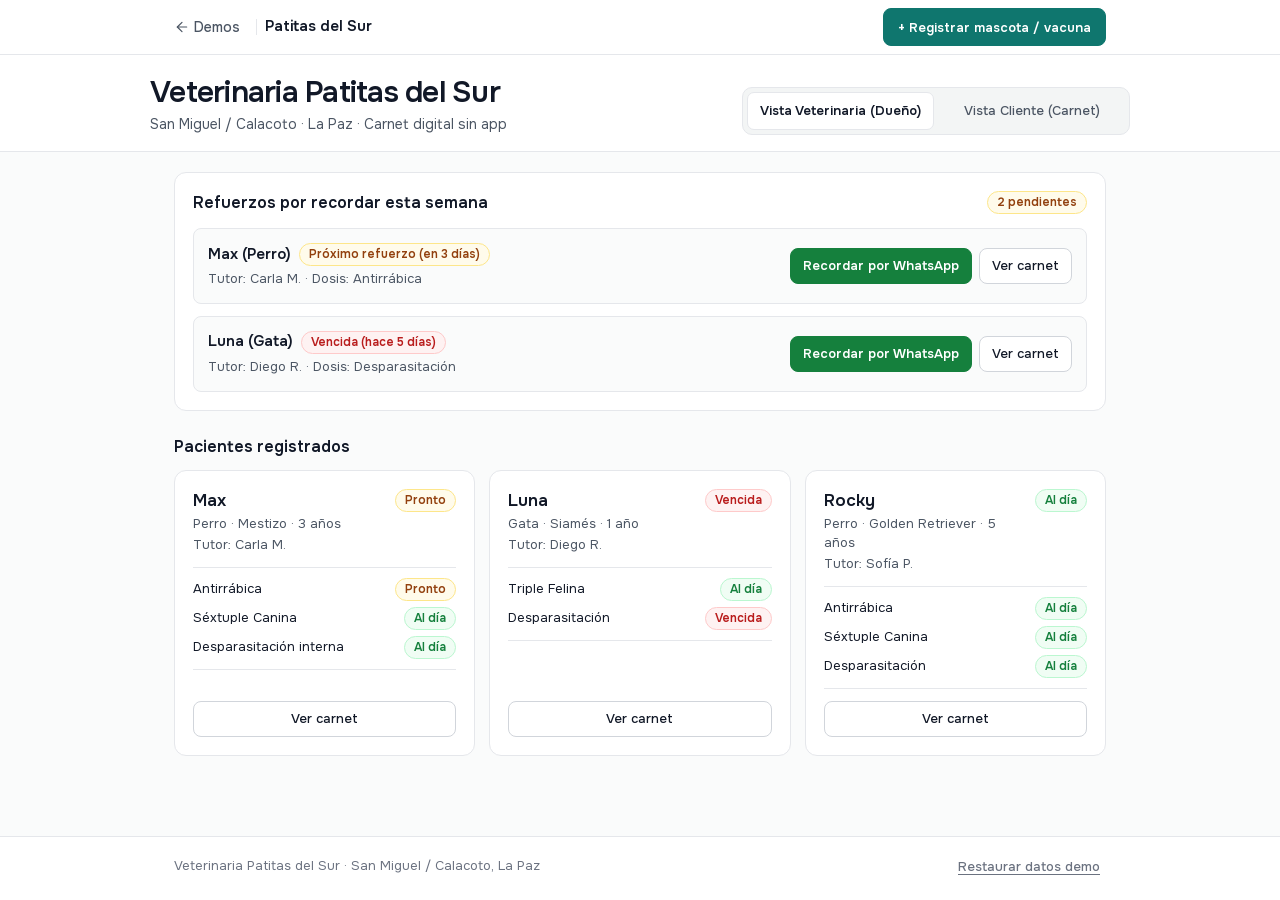
==== demos/carnet-veterinaria/index.html @ 591fb908 "dia de un caminante...." ====
<!doctype html>
<html lang="es">
<head>
  <meta charset="utf-8">
  <meta name="viewport" content="width=device-width, initial-scale=1.0, viewport-fit=cover">
  <meta name="theme-color" content="#FAFBFB">
  <title>Veterinaria Patitas del Sur — Carnet Digital de Vacunas</title>
  <meta name="description" content="Historial digital de vacunas y recordatorios de refuerzo por WhatsApp para Veterinaria Patitas del Sur en San Miguel / Calacoto, La Paz.">
  <link rel="icon" type="image/svg+xml" href="../../assets/icons/favicon.svg">
  <link rel="stylesheet" href="./styles.css">
</head>
<body>
  <a href="#vet-workspace" class="skip-link visually-hidden">Ir al contenido principal</a>

  <header class="topbar">
    <div class="container topbar__inner">
      <div class="topbar__left">
        <a href="../../" class="back-link">
          <svg width="16" height="16" viewBox="0 0 24 24" fill="none" stroke="currentColor" stroke-width="1.8" stroke-linecap="round" stroke-linejoin="round" aria-hidden="true">
            <path d="M19 12H5"/><path d="m12 19-7-7 7-7"/>
          </svg>
          Demos
        </a>
        <span class="topbar__divider" aria-hidden="true"></span>
        <span class="topbar__brand">Patitas del Sur</span>
      </div>
      <button type="button" class="topbar__cta" id="open-register-btn">+ Registrar mascota / vacuna</button>
    </div>
  </header>

  <section class="clinic-header">
    <div class="container clinic-header__grid">
      <div>
        <h1 class="clinic-title">Veterinaria Patitas del Sur</h1>
        <p class="clinic-meta">San Miguel / Calacoto · La Paz · Carnet digital sin app</p>
      </div>
      <div class="mode-switch" role="group" aria-label="Cambiar vista">
        <button type="button" class="mode-switch__btn" data-switch-view="vet" aria-pressed="true">Vista Veterinaria (Dueño)</button>
        <button type="button" class="mode-switch__btn" data-switch-view="cliente" aria-pressed="false">Vista Cliente (Carnet)</button>
      </div>
    </div>
  </section>

  <main id="vet-workspace" class="vet-main" tabindex="-1">
    <div class="container">
      <!-- VISTA VETERINARIA -->
      <section class="view-panel" id="view-vet">
        <div class="reminders-box">
          <div class="reminders-head">
            <h2 class="section-heading" style="margin:0;">Refuerzos por recordar esta semana</h2>
            <span class="status-badge status-badge--pronto tabular" id="reminders-count">2 pendientes</span>
          </div>
          <div class="reminders-list" id="reminders-list"></div>
        </div>

        <h2 class="section-heading">Pacientes registrados</h2>
        <div class="patients-grid" id="patients-grid"></div>
      </section>

      <!-- VISTA CLIENTE -->
      <section class="view-panel" id="view-cliente" hidden>
        <div class="carnet-shell">
          <div class="pet-chips" id="pet-chips"></div>
          <div id="carnet-content" class="carnet-shell"></div>
        </div>
      </section>
    </div>
  </main>

  <footer class="vet-footer">
    <div class="container vet-footer__inner">
      <span>Veterinaria Patitas del Sur · San Miguel / Calacoto, La Paz</span>
      <button type="button" class="reset-link" id="reset-demo-btn">Restaurar datos demo</button>
    </div>
  </footer>

  <!-- Modal: Registrar Mascota o Vacuna -->
  <dialog class="sheet" id="register-dialog" closedby="any" aria-labelledby="register-title">
    <div class="sheet__handle" aria-hidden="true"></div>
    <div class="sheet__header">
      <h2 class="sheet__title" id="register-title">Registrar vacuna o mascota</h2>
      <button type="button" class="sheet__close" data-close-dialog aria-label="Cerrar">
        <svg width="18" height="18" viewBox="0 0 24 24" fill="none" stroke="currentColor" stroke-width="1.8" stroke-linecap="round" stroke-linejoin="round" aria-hidden="true">
          <path d="M18 6 6 18"/><path d="m6 6 12 12"/>
        </svg>
      </button>
    </div>
    <div class="sheet__body">
      <form class="form-stack" id="register-form">
        <div class="field">
          <label for="reg-mode">Acción</label>
          <select id="reg-mode" name="mode">
            <option value="existing">Agregar dosis a mascota existente</option>
            <option value="new-pet">Registrar nueva mascota con primera dosis</option>
          </select>
        </div>

        <div id="existing-pet-fields" class="field">
          <label for="reg-pet-id">Mascota</label>
          <select id="reg-pet-id" name="petId"></select>
        </div>

        <div id="new-pet-fields" class="form-stack" hidden>
          <div class="form-grid-2">
            <div class="field">
              <label for="reg-pet-name">Nombre de mascota</label>
              <input id="reg-pet-name" name="petName" type="text" placeholder="Ej. Toby">
            </div>
            <div class="field">
              <label for="reg-species">Especie</label>
              <select id="reg-species" name="species">
                <option value="Perro">Perro</option>
                <option value="Gato">Gato</option>
              </select>
            </div>
          </div>
          <div class="form-grid-2">
            <div class="field">
              <label for="reg-breed">Raza</label>
              <input id="reg-breed" name="breed" type="text" placeholder="Ej. Mestizo">
            </div>
            <div class="field">
              <label for="reg-age">Edad y peso</label>
              <input id="reg-age" name="age" type="text" placeholder="Ej. 2 años">
            </div>
          </div>
          <div class="form-grid-2">
            <div class="field">
              <label for="reg-tutor">Tutor</label>
              <input id="reg-tutor" name="tutor" type="text" placeholder="Ej. Patricia G.">
            </div>
            <div class="field">
              <label for="reg-phone">WhatsApp (+591)</label>
              <input id="reg-phone" name="phone" type="tel" inputmode="tel" placeholder="75233556">
            </div>
          </div>
        </div>

        <div class="field">
          <label for="reg-vaccine">Vacuna o desparasitación *</label>
          <input id="reg-vaccine" name="vaccine" type="text" required placeholder="Ej. Antirrábica / Desparasitación">
        </div>

        <div class="form-grid-2">
          <div class="field">
            <label for="reg-next">Próximo refuerzo</label>
            <input id="reg-next" name="nextDue" type="text" placeholder="Ej. 20 Nov 2027">
          </div>
          <div class="field">
            <label for="reg-status">Estado</label>
            <select id="reg-status" name="status">
              <option value="al-dia">Al día</option>
              <option value="pronto">Próximo refuerzo</option>
              <option value="vencida">Vencida</option>
            </select>
          </div>
        </div>
      </form>
    </div>
    <div class="sheet__footer">
      <button type="submit" form="register-form" class="btn btn--primary btn--full">Guardar en el carnet</button>
    </div>
  </dialog>

  <!-- Modal: Dirección y Horarios -->
  <dialog class="sheet" id="info-dialog" closedby="any" aria-labelledby="info-title">
    <div class="sheet__handle" aria-hidden="true"></div>
    <div class="sheet__header">
      <h2 class="sheet__title" id="info-title">Dirección y horarios</h2>
      <button type="button" class="sheet__close" data-close-dialog aria-label="Cerrar">
        <svg width="18" height="18" viewBox="0 0 24 24" fill="none" stroke="currentColor" stroke-width="1.8" stroke-linecap="round" stroke-linejoin="round" aria-hidden="true">
          <path d="M18 6 6 18"/><path d="m6 6 12 12"/>
        </svg>
      </button>
    </div>
    <div class="sheet__body">
      <div class="info-list">
        <div><strong>Ubicación</strong>Av. Montenegro, San Miguel / Calacoto — La Paz, Bolivia</div>
        <div><strong>Horario de atención</strong>Lunes a Sábado: 09:00 a 19:30 · Emergencias coordinadas por WhatsApp</div>
        <div><strong>Servicios</strong>Vacunación, desparasitación, consultas clínicas y control preventivo</div>
      </div>
    </div>
    <div class="sheet__footer">
      <button type="button" class="btn btn--secondary btn--full" data-close-dialog>Cerrar</button>
    </div>
  </dialog>

  <div class="toast-region" role="region" aria-label="Notificaciones">
    <div id="toast" class="toast" popover="manual">
      <span id="toast-msg"></span>
      <button type="button" class="toast__close" popovertarget="toast" popovertargetaction="hide" aria-label="Cerrar aviso">
        <svg width="12" height="12" viewBox="0 0 24 24" fill="none" stroke="currentColor" stroke-width="2.2" stroke-linecap="round" stroke-linejoin="round" aria-hidden="true">
          <path d="M18 6 6 18"/><path d="m6 6 12 12"/>
        </svg>
      </button>
    </div>
    <div id="toast-live" class="visually-hidden" aria-live="polite"></div>
  </div>

  <script src="./app.js" defer></script>
</body>
</html>
---- demos/carnet-veterinaria/styles.css ----
/* Veterinaria Patitas del Sur — Carnet Digital de Vacunas */
@font-face {
  font-family: "Onest";
  font-style: normal;
  font-weight: 400 700;
  font-display: swap;
  src: url("../../assets/fonts/onest-latin-ext.woff2") format("woff2");
  unicode-range: U+0100-02BA, U+02BD-02C5, U+02C7-02CC, U+02CE-02D7, U+02DD-02FF, U+0304, U+0308, U+0329, U+1D00-1DBF, U+1E00-1E9F, U+1EF2-1EFF, U+2020, U+20A0-20AB, U+20AD-20C4, U+2113, U+2C60-2C7F, U+A720-A7FF;
}

@font-face {
  font-family: "Onest";
  font-style: normal;
  font-weight: 400 700;
  font-display: swap;
  src: url("../../assets/fonts/onest-latin.woff2") format("woff2");
  unicode-range: U+0000-00FF, U+0131, U+0152-0153, U+02BB-02BC, U+02C6, U+02DA, U+02DC, U+0304, U+0308, U+0329, U+2000-206F, U+20AC, U+2122, U+2191, U+2193, U+2212, U+2215, U+FEFF, U+FFFD;
}

:root {
  --bg-page: #FAFBFB;
  --bg-surface: #FFFFFF;
  --bg-subtle: #F3F5F5;

  --text-primary: #111827;
  --text-secondary: #4B5563;
  --text-muted: #6B7280;

  --border-subtle: #E5E7EB;
  --border-strong: #D1D5DB;

  --accent: #0F766E;
  --accent-hover: #115E59;
  --accent-fg: #FFFFFF;
  --accent-soft: #F0FDFA;
  --accent-soft-text: #0F766E;
  --accent-soft-border: #99F6E4;

  --ok-bg: #F0FDF4;
  --ok-text: #15803D;
  --ok-border: #BBF7D0;

  --soon-bg: #FFFBEB;
  --soon-text: #92400E;
  --soon-border: #FDE68A;

  --due-bg: #FEF2F2;
  --due-text: #B91C1C;
  --due-border: #FECACA;

  --radius-sm: 8px;
  --radius-md: 12px;
  --radius-lg: 16px;
  --radius-pill: 9999px;

  --ease-out: cubic-bezier(0.23, 1, 0.32, 1);
  --ease-drawer: cubic-bezier(0.32, 0.72, 0, 1);
  --duration-fast: 150ms;
  --duration-sheet: 210ms;

  --container-max: 980px;
}

*, *::before, *::after { box-sizing: border-box; }

html {
  -webkit-tap-highlight-color: transparent;
  -webkit-text-size-adjust: 100%;
  accent-color: var(--accent);
  scrollbar-color: var(--border-strong) transparent;
}

::selection { background: var(--accent); color: var(--accent-fg); }

body {
  margin: 0;
  min-block-size: 100dvh;
  display: flex;
  flex-direction: column;
  background-color: var(--bg-page);
  color: var(--text-primary);
  font-family: "Onest", ui-sans-serif, system-ui, -apple-system, BlinkMacSystemFont, "Segoe UI", sans-serif;
  font-size: 1rem;
  line-height: 1.45;
  -webkit-font-smoothing: antialiased;
  overscroll-behavior-y: none;
}

h1, h2, h3, p, ul, ol, fieldset { margin: 0; }
fieldset { border: 0; padding: 0; }
button, a, input, select { font-family: inherit; }
button, a { touch-action: manipulation; }
svg { display: block; }
.tabular { font-variant-numeric: tabular-nums; }

.visually-hidden:where(:not(:focus-within, :active)) {
  position: absolute !important;
  clip-path: inset(50%) !important;
  overflow: hidden !important;
  inline-size: 1px !important;
  block-size: 1px !important;
  margin: -1px !important;
  padding: 0 !important;
  border: 0 !important;
  white-space: nowrap !important;
}

.skip-link:focus-visible {
  position: fixed;
  inset-block-start: 0.75rem;
  inset-inline-start: 0.75rem;
  z-index: 60;
  padding: 0.625rem 1rem;
  border-radius: var(--radius-sm);
  background: var(--text-primary);
  color: #FFFFFF;
  font-size: 0.875rem;
  font-weight: 500;
  text-decoration: none;
}

.container {
  inline-size: 100%;
  max-inline-size: var(--container-max);
  margin-inline: auto;
  padding-inline: max(1rem, env(safe-area-inset-left)) max(1rem, env(safe-area-inset-right));
}

@media (min-width: 640px) {
  .container {
    padding-inline: max(1.5rem, env(safe-area-inset-left)) max(1.5rem, env(safe-area-inset-right));
  }
}

/* Top bar */
.topbar {
  position: sticky;
  inset-block-start: 0;
  z-index: 20;
  background-color: rgba(255, 255, 255, 0.96);
  backdrop-filter: blur(8px);
  border-block-end: 1px solid var(--border-subtle);
}

.topbar__inner {
  display: flex;
  align-items: center;
  justify-content: space-between;
  gap: 0.75rem;
  min-block-size: 54px;
}

.topbar__left {
  display: flex;
  align-items: center;
  gap: 0.5rem;
  min-inline-size: 0;
}

.back-link {
  display: inline-flex;
  align-items: center;
  gap: 0.25rem;
  min-block-size: 38px;
  padding-inline: 0.5rem;
  margin-inline-start: -0.5rem;
  border-radius: var(--radius-sm);
  color: var(--text-secondary);
  font-size: 0.875rem;
  font-weight: 500;
  text-decoration: none;
  white-space: nowrap;
  user-select: none;
  transition: background-color var(--duration-fast) var(--ease-out), color var(--duration-fast) var(--ease-out), transform var(--duration-fast) var(--ease-out);
}

.topbar__divider {
  inline-size: 1px;
  block-size: 1rem;
  background-color: var(--border-subtle);
  flex-shrink: 0;
}

.topbar__brand {
  font-size: 0.9375rem;
  font-weight: 600;
  color: var(--text-primary);
  white-space: nowrap;
  overflow: hidden;
  text-overflow: ellipsis;
}

.topbar__cta {
  display: inline-flex;
  align-items: center;
  gap: 0.375rem;
  min-block-size: 38px;
  padding-inline: 0.875rem;
  border: 1px solid var(--accent);
  border-radius: var(--radius-sm);
  background-color: var(--accent);
  color: var(--accent-fg);
  font-size: 0.8125rem;
  font-weight: 600;
  cursor: pointer;
  white-space: nowrap;
  user-select: none;
  transition: background-color var(--duration-fast) var(--ease-out), transform var(--duration-fast) var(--ease-out);
}

.topbar__cta[hidden] { display: none; }

@media (hover: hover) and (pointer: fine) {
  .back-link:hover { background-color: var(--bg-subtle); color: var(--text-primary); }
  .topbar__cta:hover { background-color: var(--accent-hover); }
}
.back-link:active, .topbar__cta:active { transform: scale(0.97); }
.back-link:focus-visible, .topbar__cta:focus-visible { outline: 2px solid var(--accent); outline-offset: 2px; }

/* Clinic Header & Mode Switch */
.clinic-header {
  padding: 1.25rem 1rem 1rem;
  border-block-end: 1px solid var(--border-subtle);
  background-color: var(--bg-surface);
}

.clinic-header .container {
  padding-inline: 0;
}

.clinic-header__grid {
  display: flex;
  flex-direction: column;
  gap: 1rem;
}

@media (min-width: 768px) {
  .clinic-header__grid {
    flex-direction: row;
    align-items: flex-end;
    justify-content: space-between;
  }
}

.clinic-title {
  font-size: clamp(1.375rem, 1.8vw + 0.85rem, 1.875rem);
  font-weight: 600;
  line-height: 1.18;
  letter-spacing: -0.025em;
}

.clinic-meta {
  font-size: 0.875rem;
  color: var(--text-secondary);
  margin-block-start: 0.25rem;
}

.mode-switch {
  display: grid;
  grid-template-columns: 1fr 1fr;
  gap: 0.25rem;
  padding: 0.25rem;
  border: 1px solid var(--border-subtle);
  border-radius: 10px;
  background-color: var(--bg-subtle);
  inline-size: 100%;
}

@media (min-width: 768px) {
  .mode-switch { inline-size: auto; min-inline-size: 360px; }
}

.mode-switch__btn {
  min-block-size: 38px;
  padding-inline: 0.75rem;
  border: 1px solid transparent;
  border-radius: 7px;
  background: transparent;
  color: var(--text-secondary);
  font-size: 0.8125rem;
  font-weight: 500;
  cursor: pointer;
  user-select: none;
  white-space: nowrap;
  transition: background-color var(--duration-fast) var(--ease-out), color var(--duration-fast) var(--ease-out), transform var(--duration-fast) var(--ease-out);
}

.mode-switch__btn[aria-pressed="true"] {
  background-color: var(--bg-surface);
  border-color: var(--border-subtle);
  color: var(--text-primary);
  font-weight: 600;
}

.mode-switch__btn:active { transform: scale(0.98); }
.mode-switch__btn:focus-visible { outline: 2px solid var(--accent); outline-offset: 1px; }

/* Main */
.vet-main {
  flex: 1 0 auto;
  padding-block: 1.25rem 3.5rem;
}

.view-panel[hidden] { display: none; }

.section-heading {
  font-size: 1rem;
  font-weight: 600;
  color: var(--text-primary);
  margin-block-end: 0.75rem;
}

/* Priority Reminders Block */
.reminders-box {
  padding: 1.125rem;
  border: 1px solid var(--border-subtle);
  border-radius: var(--radius-md);
  background-color: var(--bg-surface);
  margin-block-end: 1.5rem;
}

.reminders-head {
  display: flex;
  align-items: center;
  justify-content: space-between;
  gap: 0.75rem;
  margin-block-end: 0.875rem;
}

.reminders-list {
  display: flex;
  flex-direction: column;
  gap: 0.75rem;
}

.reminder-item {
  display: flex;
  flex-direction: column;
  gap: 0.625rem;
  padding: 0.875rem;
  border: 1px solid var(--border-subtle);
  border-radius: var(--radius-sm);
  background-color: var(--bg-page);
}

@media (min-width: 680px) {
  .reminder-item {
    flex-direction: row;
    align-items: center;
    justify-content: space-between;
  }
}

.reminder-info {
  display: flex;
  flex-direction: column;
  gap: 0.25rem;
}

.reminder-title {
  font-size: 0.9375rem;
  font-weight: 600;
  display: flex;
  flex-wrap: wrap;
  align-items: center;
  gap: 0.5rem;
}

.reminder-sub {
  font-size: 0.8125rem;
  color: var(--text-secondary);
}

.reminder-actions {
  display: flex;
  flex-wrap: wrap;
  gap: 0.4375rem;
  flex-shrink: 0;
}

/* Badges */
.status-badge {
  display: inline-flex;
  align-items: center;
  gap: 0.3125rem;
  padding: 0.1875rem 0.5625rem;
  border-radius: var(--radius-pill);
  font-size: 0.75rem;
  font-weight: 600;
  line-height: 1.25;
  white-space: nowrap;
}

.status-badge--al-dia {
  background-color: var(--ok-bg);
  color: var(--ok-text);
  border: 1px solid var(--ok-border);
}

.status-badge--pronto {
  background-color: var(--soon-bg);
  color: var(--soon-text);
  border: 1px solid var(--soon-border);
}

.status-badge--vencida {
  background-color: var(--due-bg);
  color: var(--due-text);
  border: 1px solid var(--due-border);
}

/* Patients Grid */
.patients-grid {
  display: grid;
  grid-template-columns: 1fr;
  gap: 0.875rem;
}

@media (min-width: 760px) {
  .patients-grid {
    grid-template-columns: repeat(3, minmax(0, 1fr));
  }
}

.patient-card {
  display: flex;
  flex-direction: column;
  gap: 0.75rem;
  padding: 1.125rem;
  border: 1px solid var(--border-subtle);
  border-radius: var(--radius-md);
  background-color: var(--bg-surface);
}

.patient-card__head {
  display: flex;
  align-items: flex-start;
  justify-content: space-between;
  gap: 0.5rem;
}

.patient-name {
  font-size: 1.0625rem;
  font-weight: 600;
}

.patient-meta {
  font-size: 0.8125rem;
  color: var(--text-secondary);
  margin-block-start: 0.125rem;
}

.patient-doses {
  display: flex;
  flex-direction: column;
  gap: 0.375rem;
  padding-block: 0.625rem;
  border-block: 1px solid var(--border-subtle);
  font-size: 0.8125rem;
}

.dose-mini {
  display: flex;
  align-items: center;
  justify-content: space-between;
  gap: 0.5rem;
}

.patient-card__actions {
  margin-block-start: auto;
  display: flex;
  gap: 0.5rem;
}

/* Buttons */
.btn {
  display: inline-flex;
  align-items: center;
  justify-content: center;
  gap: 0.4375rem;
  min-block-size: 42px;
  padding-inline: 0.875rem;
  border-radius: var(--radius-sm);
  font-size: 0.875rem;
  font-weight: 600;
  line-height: 1;
  text-decoration: none;
  cursor: pointer;
  user-select: none;
  transition: background-color var(--duration-fast) var(--ease-out), border-color var(--duration-fast) var(--ease-out), color var(--duration-fast) var(--ease-out), transform var(--duration-fast) var(--ease-out);
}

.btn--sm { min-block-size: 36px; padding-inline: 0.75rem; font-size: 0.8125rem; }
.btn--full { inline-size: 100%; }
.btn--primary { background-color: var(--accent); border: 1px solid var(--accent); color: var(--accent-fg); }
.btn--wa { background-color: #15803D; border: 1px solid #15803D; color: #FFFFFF; }
.btn--secondary { background-color: var(--bg-surface); border: 1px solid var(--border-strong); color: var(--text-primary); font-weight: 500; }
.btn--ghost { background-color: transparent; border: 1px solid var(--border-subtle); color: var(--text-secondary); font-weight: 500; }

@media (hover: hover) and (pointer: fine) {
  .btn--primary:hover { background-color: var(--accent-hover); }
  .btn--wa:hover { background-color: #166534; }
  .btn--secondary:hover, .btn--ghost:hover { background-color: var(--bg-subtle); color: var(--text-primary); }
}
.btn:active { transform: scale(0.98); }
.btn:focus-visible { outline: 2px solid var(--accent); outline-offset: 2px; }

/* Vista Cliente (Carnet Digital) */
.carnet-shell {
  max-inline-size: 680px;
  margin-inline: auto;
  display: flex;
  flex-direction: column;
  gap: 1rem;
}

.pet-chips {
  display: flex;
  flex-wrap: wrap;
  align-items: center;
  gap: 0.5rem;
}

.pet-chips__label {
  font-size: 0.8125rem;
  color: var(--text-muted);
}

.chip-btn {
  min-block-size: 36px;
  padding-inline: 0.875rem;
  border: 1px solid var(--border-subtle);
  border-radius: var(--radius-pill);
  background-color: var(--bg-surface);
  color: var(--text-secondary);
  font-size: 0.8125rem;
  font-weight: 600;
  cursor: pointer;
  user-select: none;
  transition: background-color var(--duration-fast) var(--ease-out), border-color var(--duration-fast) var(--ease-out), color var(--duration-fast) var(--ease-out), transform var(--duration-fast) var(--ease-out);
}

.chip-btn[aria-pressed="true"] {
  background-color: var(--accent);
  border-color: var(--accent);
  color: var(--accent-fg);
}

.chip-btn:active { transform: scale(0.96); }

/* Pet ID Card */
.pet-id-card {
  padding: 1.25rem;
  border: 1px solid var(--border-subtle);
  border-radius: var(--radius-lg);
  background-color: var(--bg-surface);
  display: grid;
  grid-template-columns: 1fr auto;
  gap: 1rem;
  align-items: center;
}

@media (min-width: 640px) {
  .pet-id-card { padding: 1.5rem; }
}

.pet-id-card__title {
  font-size: 1.375rem;
  font-weight: 600;
  letter-spacing: -0.02em;
}

.pet-id-card__sub {
  font-size: 0.875rem;
  color: var(--text-secondary);
  margin-block-start: 0.1875rem;
}

.pet-specs {
  display: flex;
  flex-wrap: wrap;
  gap: 0.5rem 1.25rem;
  margin-block-start: 0.875rem;
  padding-block-start: 0.75rem;
  border-block-start: 1px solid var(--border-subtle);
}

.pet-spec {
  display: flex;
  flex-direction: column;
}

.pet-spec__label { font-size: 0.75rem; color: var(--text-muted); }
.pet-spec__val { font-size: 0.875rem; font-weight: 600; font-variant-numeric: tabular-nums; }

.pet-qr-box {
  padding: 0.5rem;
  border: 1px solid var(--border-subtle);
  border-radius: var(--radius-sm);
  background-color: #FFFFFF;
  display: flex;
  flex-direction: column;
  align-items: center;
  gap: 0.25rem;
}

.pet-qr-code {
  font-size: 0.6875rem;
  font-weight: 600;
  color: var(--text-muted);
  font-variant-numeric: tabular-nums;
}

/* Vaccine Timeline */
.timeline-card {
  padding: 1.25rem;
  border: 1px solid var(--border-subtle);
  border-radius: var(--radius-md);
  background-color: var(--bg-surface);
  display: flex;
  flex-direction: column;
  gap: 1rem;
}

.vaccine-list {
  list-style: none;
  padding: 0;
  display: flex;
  flex-direction: column;
  gap: 0.75rem;
}

.vaccine-row {
  display: flex;
  flex-direction: column;
  gap: 0.375rem;
  padding: 0.875rem;
  border: 1px solid var(--border-subtle);
  border-radius: var(--radius-sm);
  background-color: var(--bg-page);
}

.vaccine-row__top {
  display: flex;
  align-items: center;
  justify-content: space-between;
  gap: 0.5rem;
}

.vaccine-name { font-size: 0.9375rem; font-weight: 600; }

.vaccine-dates {
  display: flex;
  flex-wrap: wrap;
  gap: 0.5rem 1.25rem;
  font-size: 0.8125rem;
  color: var(--text-secondary);
  font-variant-numeric: tabular-nums;
}

.carnet-actions {
  display: grid;
  grid-template-columns: 1fr;
  gap: 0.5rem;
}

@media (min-width: 480px) {
  .carnet-actions { grid-template-columns: 1fr 1fr; }
}

/* Footer */
.vet-footer {
  padding-block: 1.25rem max(1.5rem, env(safe-area-inset-bottom));
  border-block-start: 1px solid var(--border-subtle);
  background-color: var(--bg-surface);
}

.vet-footer__inner {
  display: flex;
  flex-wrap: wrap;
  align-items: center;
  justify-content: space-between;
  gap: 0.75rem 1rem;
  font-size: 0.8125rem;
  color: var(--text-muted);
}

.reset-link {
  border: 0;
  background: transparent;
  color: var(--text-muted);
  font-size: 0.8125rem;
  font-weight: 500;
  text-decoration: underline;
  text-underline-offset: 3px;
  cursor: pointer;
}

/* Native <dialog> */
dialog.sheet {
  padding: 0;
  border: 1px solid var(--border-subtle);
  background-color: var(--bg-surface);
  color: var(--text-primary);
  max-inline-size: none;
  max-block-size: 92dvh;
  inline-size: 100%;
  margin: auto 0 0 0;
  border-radius: var(--radius-lg) var(--radius-lg) 0 0;
  border-block-end: 0;
  opacity: 0;
  overflow: hidden;
  transition-property: opacity, transform, display, overlay;
  transition-duration: var(--duration-sheet);
  transition-timing-function: var(--ease-drawer);
  transition-behavior: allow-discrete;
}

@media (prefers-reduced-motion: no-preference) {
  dialog.sheet { transform: translateY(28px); }
}

dialog.sheet:modal { overscroll-behavior: contain; }
dialog.sheet::backdrop {
  overflow: hidden;
  overscroll-behavior: contain;
  background-color: rgba(17, 24, 39, 0);
  transition-property: background-color, display, overlay;
  transition-duration: var(--duration-sheet);
  transition-timing-function: var(--ease-out);
  transition-behavior: allow-discrete;
}

dialog.sheet[open]:where(:not([data-closing])) {
  display: flex;
  flex-direction: column;
  opacity: 1;
  @starting-style { opacity: 0; }
  @media (prefers-reduced-motion: no-preference) {
    transform: translateY(0);
    @starting-style { transform: translateY(28px); }
  }
}

dialog.sheet[open]:where(:not([data-closing]))::backdrop {
  background-color: rgba(17, 24, 39, 0.42);
  @starting-style { background-color: rgba(17, 24, 39, 0); }
}

@media (min-width: 640px) {
  dialog.sheet {
    margin: auto;
    inline-size: calc(100% - 2rem);
    max-inline-size: 520px;
    border-radius: var(--radius-lg);
    border-block-end: 1px solid var(--border-subtle);
  }
  @media (prefers-reduced-motion: no-preference) {
    dialog.sheet { transform: scale(0.96); }
    dialog.sheet[open]:where(:not([data-closing])) {
      transform: scale(1);
      @starting-style { transform: scale(0.96); }
    }
  }
}

.sheet__handle {
  inline-size: 2.25rem;
  block-size: 4px;
  border-radius: var(--radius-pill);
  background-color: var(--border-strong);
  margin: 0.625rem auto 0;
}
@media (min-width: 640px) { .sheet__handle { display: none; } }

.sheet__header {
  display: flex;
  align-items: center;
  justify-content: space-between;
  padding: 0.875rem 1.25rem;
  border-block-end: 1px solid var(--border-subtle);
}

.sheet__title { font-size: 1.0625rem; font-weight: 600; }

.sheet__close {
  display: inline-flex;
  align-items: center;
  justify-content: center;
  inline-size: 36px;
  block-size: 36px;
  border: 1px solid var(--border-subtle);
  border-radius: var(--radius-sm);
  background: var(--bg-surface);
  color: var(--text-secondary);
  cursor: pointer;
}

.sheet__body { overflow-y: auto; overscroll-behavior: contain; padding: 1.125rem 1.25rem; }
.sheet__footer { padding: 0.875rem 1.25rem max(0.875rem, env(safe-area-inset-bottom)); border-block-start: 1px solid var(--border-subtle); }

.form-stack { display: flex; flex-direction: column; gap: 0.875rem; }
.form-grid-2 { display: grid; grid-template-columns: 1fr; gap: 0.75rem; }
@media (min-width: 480px) { .form-grid-2 { grid-template-columns: 1fr 1fr; } }

.field { display: flex; flex-direction: column; gap: 0.25rem; }
.field label { font-size: 0.8125rem; font-weight: 500; color: var(--text-secondary); }
.field input, .field select {
  min-block-size: 44px;
  padding-inline: 0.75rem;
  border: 1px solid var(--border-strong);
  border-radius: var(--radius-sm);
  background-color: var(--bg-surface);
  color: var(--text-primary);
  font-size: max(1rem, 1em);
}
.field input:focus, .field select:focus { outline: 2px solid var(--accent); outline-offset: 1px; }

.info-list {
  display: flex;
  flex-direction: column;
  gap: 0.75rem;
  font-size: 0.875rem;
  color: var(--text-secondary);
}

.info-list strong { color: var(--text-primary); display: block; margin-block-end: 0.125rem; }

/* Toast */
.toast-region { position: fixed; inset-block-start: max(4rem, env(safe-area-inset-top)); inset-inline: 0; z-index: 50; pointer-events: none; }
.toast {
  pointer-events: auto;
  margin: 0;
  inset: auto;
  position: fixed;
  inset-block-start: max(4rem, env(safe-area-inset-top));
  inset-inline-start: 50%;
  transform: translateX(-50%) translateY(-8px);
  display: inline-flex;
  align-items: center;
  gap: 0.625rem;
  max-inline-size: min(92vw, 420px);
  padding: 0.625rem 0.875rem;
  border: 1px solid rgba(255, 255, 255, 0.12);
  border-radius: var(--radius-pill);
  background-color: #111827;
  color: #FAFAFA;
  font-size: 0.8125rem;
  font-weight: 500;
  opacity: 0;
  transition-property: opacity, transform, display, overlay;
  transition-duration: 180ms;
  transition-timing-function: var(--ease-out);
  transition-behavior: allow-discrete;
}
.toast:is(:popover-open, .\:popover-open) {
  opacity: 1;
  transform: translateX(-50%) translateY(0);
  @starting-style { opacity: 0; transform: translateX(-50%) translateY(-8px); }
}
.toast__close {
  display: inline-flex;
  align-items: center;
  justify-content: center;
  inline-size: 24px;
  block-size: 24px;
  border: 0;
  border-radius: 50%;
  background: rgba(250, 250, 250, 0.14);
  color: inherit;
  cursor: pointer;
}
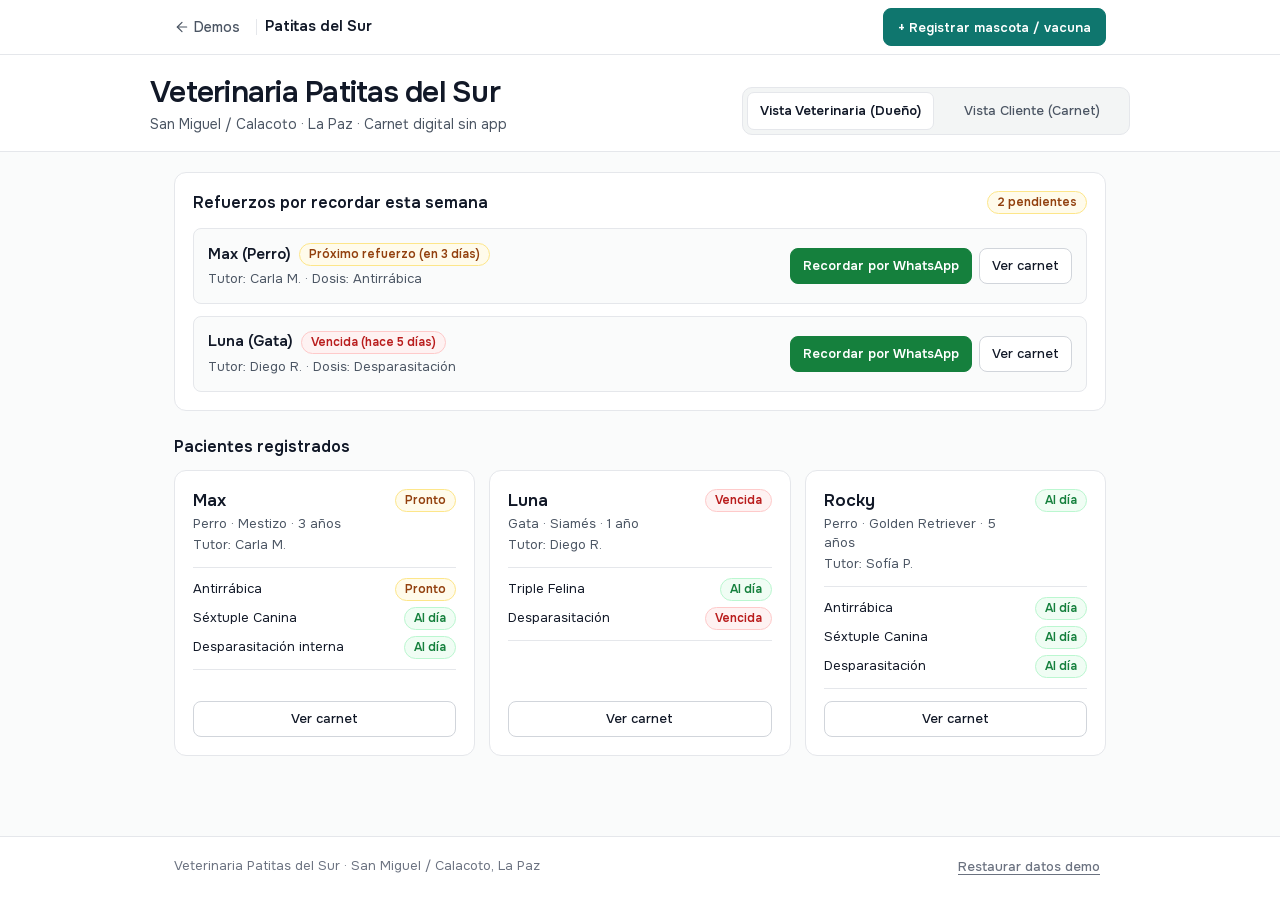
==== commit f1ff80c3: "dia de un caminante....2" ====
--- a/demos/carnet-veterinaria/index.html
+++ b/demos/carnet-veterinaria/index.html
@@ -131,7 +131,7 @@
             </div>
             <div class="field">
               <label for="reg-phone">WhatsApp (+591)</label>
-              <input id="reg-phone" name="phone" type="tel" inputmode="tel" placeholder="75233556">
+              <input id="reg-phone" name="phone" type="tel" inputmode="tel" placeholder="77398405">
             </div>
           </div>
         </div>
